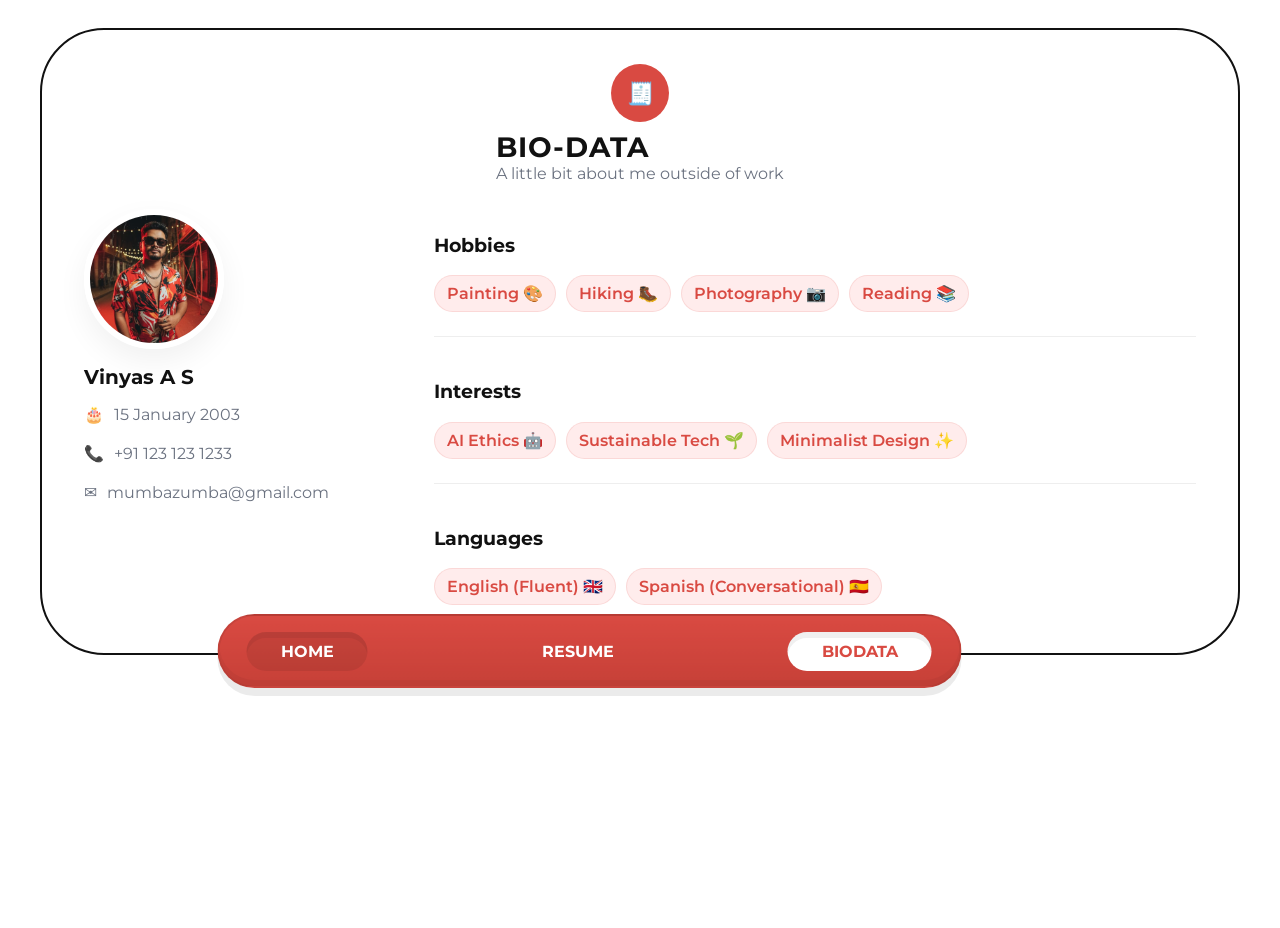
==== biodata.html @ 740682b9 "1% done" ====
<!doctype html>
<html lang="en">
<head>
  <meta charset="utf-8" />
  <meta name="viewport" content="width=device-width,initial-scale=1" />
  <title>ArchPortpoliyo — Bio-data</title>
  <link href="https://fonts.googleapis.com/css2?family=Montserrat:wght@600;700&family=Inter:wght@300;500&display=swap" rel="stylesheet">
  <link rel="stylesheet" href="assets/css/styles.css">
</head>
<body class="site-root">
  <div class="page-wrap rounded-frame biodata-page">
    <header class="bio-header">
      <div class="bio-icon">🧾</div>
      <div class="bio-title">
        <h1>BIO-DATA</h1>
        <p class="sub">A little bit about me outside of work</p>
      </div>
    </header>

    <main class="bio-grid">
      <div class="bio-left">
        <img src="images/profile.jpg" class="bio-avatar" alt="profile">
        <h2 class="bio-name">Vinyas A S</h2>

        <ul class="bio-contact">
          <li><span class="icon">🎂</span> 15 January 2003</li>
          <li><span class="icon">📞</span> +91 123 123 1233</li>
          <li><span class="icon">✉️</span> mumbazumba@gmail.com</li>
        </ul>
      </div>

      <div class="bio-right">
        <section class="bio-card">
          <h3>Hobbies</h3>
          <div class="chip-row">
            <span class="chip">Painting 🎨</span>
            <span class="chip">Hiking 🥾</span>
            <span class="chip">Photography 📷</span>
            <span class="chip">Reading 📚</span>
          </div>
        </section>

        <hr class="divider">

        <section class="bio-card">
          <h3>Interests</h3>
          <div class="chip-row">
            <span class="chip">AI Ethics 🤖</span>
            <span class="chip">Sustainable Tech 🌱</span>
            <span class="chip">Minimalist Design ✨</span>
          </div>
        </section>

        <hr class="divider">

        <section class="bio-card">
          <h3>Languages</h3>
          <div class="chip-row">
            <span class="chip">English (Fluent) 🇬🇧</span>
            <span class="chip">Spanish (Conversational) 🇪🇸</span>
          </div>
        </section>
      </div>
    </main>

    <nav class="bottom-nav">
  <div class="bottom-pill">
    <a href="index.html" class="nav-btn home"><span>HOME</span></a>
    <a href="resume.html" class="nav-btn resume"><span>RESUME</span></a>
    <a href="biodata.html" class="nav-btn biodata active"><span>BIODATA</span></a>
  </div>
</nav>

  </div>

  <script src="assets/vendor/jquery.min.js"></script>
  <script src="assets/js/app.js"></script>
</body>
</html>
---- assets/css/styles.css ----
:root{
  --accent:#d94a42;
  --dark:#111;
  --muted:#6b7280;
  --container:1200px;
  font-family: 'Montserrat', system-ui, -apple-system, 'Segoe UI', Roboto, Arial;
}
*{box-sizing:border-box}
html,body{height:100%;margin:0;background:#fff;color:var(--dark)}
.page-wrap{max-width:var(--container);margin:28px auto;padding:34px;border:2px solid #111;border-radius:48px;position:relative}
.rounded-frame{border-radius:64px}

/* header */
.top-row{display:flex;justify-content:space-between;align-items:center;margin-bottom:12px}
/* ===== CRAFTED BY ICON FIX ===== */
.crafted {
  font-size: 14px;
  font-weight: 600;
  color: #111;
  display: flex;
  align-items: center;
  gap: 10px;              /* spacing between icon and text */
  letter-spacing: 1px;
}

.crafted-icon {
  width: 28px;            /* icon size */
  height: 28px;
  border-radius: 50%;
  object-fit: contain;
  box-shadow: 0 2px 6px rgba(0, 0, 0, 0.1);
}

.ajiet-btn{background:#000;color:#fff;padding:10px 18px;border-radius:22px;font-weight:700}

/* layout grid */
.large-hero .hero-grid{display:grid;grid-template-columns:1fr 360px;gap:28px;align-items:start;padding-top:6px}
.hero-left{position:relative;padding-right:18px}

/* greeting */
.greeting{font-weight:900;font-size:84px;line-height:0.9;margin:6px 0 18px 0;letter-spacing:3px;font-family:'Montserrat',sans-serif}
.greeting .name{font-weight:900}

/* ===== FIXED ROLE PILL ===== */
.role-pill {
  position: absolute;
  top: 25px;            /* aligns vertically with 'I'M VINYAS' */
  left: 712px;          /* adjust this based on screen size; between 420–460 works best */
  border: 3px solid #d94a42;
  padding: 12px 36px;
  border-radius: 40px;
  font-weight: 600;
  background: #fff;
  color: #111;
  font-family: 'Montserrat', sans-serif;
  font-size: 16px;
  letter-spacing: 0.5px;
  box-shadow: 0 6px 18px rgba(0, 0, 0, 0.05);
  z-index: 10;
  white-space: nowrap;
}

/* hover animation (optional 💫) */
.role-pill:hover {
  transform: translateY(-2px);
  transition: all 0.25s ease-in-out;
}

/* ensure main heading doesn’t push it down */
.hero-left {
  position: relative;
  padding-top: 10px;
}

/* hero row: avatar + monotext + arrow */
.hero-row{display:flex;align-items:center;gap:36px;margin-top:8px}

/* avatar */
.avatar-wrap{flex:0 0 auto}
.hero-avatar{width:150px;height:150px;border-radius:50%;object-fit:cover;border:6px solid #fff;box-shadow:0 10px 30px rgba(0,0,0,0.08)}

/* monotext */
.mono-wrap{flex:1 1 auto}
.monotext{font-family:'Space Mono', monospace;font-size:34px;line-height:1.05;margin:0;color:#111}
.monotext .code{color:var(--accent);font-weight:700}

/* ===== ARROW IMAGE STYLE ===== */
.arrow-wrap {
  position: absolute;
  right: 10px;       /* adjust horizontal position */
  bottom: 80px;       /* adjust vertical position under 'love.' */
  width: 300px;       /* controls arrow image size */
  height: auto;
  z-index: 2;
}

.hero-arrow {
  width: 100%;
  height: auto;
  display: block;
  transform: rotate(0deg);
  filter: drop-shadow(0px 2px 4px rgba(217, 74, 66, 0.25));
}


/* optional soft glow on arrow for polish ✨ */
.hero-arrow path {
  stroke: #d94a42;
  stroke-width: 8;
  fill: none;
  stroke-linecap: square;
  filter: drop-shadow(0px 2px 4px rgba(217,74,66,0.2));
}


/* fallback nav (visible only if main styles fail) */
.fallback-nav{margin-top:18px}
.fallback-nav a{color:rebeccapurple;margin-right:12px;font-weight:700;text-decoration:underline}

/* BOTTOM NAV — wide rounded pill with centered buttons */
/* ===== NAV ON BORDER FIX ===== */
.bottom-nav {
  position: absolute;
  bottom: -35px;         /* moves nav slightly over the border line */
  left: 50%;
  transform: translateX(-50%);
  z-index: 10;
}

.bottom-pill {
  background: #d94a42;
  border-radius: 80px;
  display: flex;
  justify-content: center;
  align-items: center;
  padding: 100px 60px;
  box-shadow: 0 6px 18px rgba(0, 0, 0, 0.1);
  border: 2px solid #111; /* this matches the outer frame’s border */
}



.bottom-pill{width:88%;max-width:1100px;height:74px;background:linear-gradient(180deg,var(--accent),#c64037);border-radius:44px;box-shadow:0 8px 0 rgba(0,0,0,0.08), inset 0 -6px 0 rgba(0,0,0,0.04);display:flex;align-items:center;justify-content:center;gap:48px;padding:0 32px;border:2px solid rgba(0,0,0,0.08);box-sizing:border-box}
.bottom-pill .nav-btn{display:inline-flex;align-items:center;justify-content:center;text-decoration:none;color:#fff;font-weight:700;border-radius:28px;padding:12px 46px;transition:transform .12s, box-shadow .12s;position:relative;z-index:2}
.bottom-pill .nav-btn span{display:inline-block;padding:10px 34px;border-radius:28px}
.bottom-pill .nav-btn.home span,
.bottom-pill .nav-btn.biodata span{background:rgba(0,0,0,0.08);color:#fff;box-shadow:inset 0 6px 0 rgba(0,0,0,0.06)}
/* active button styling */
.bottom-pill .nav-btn.active span{background:#fff;color:var(--accent);box-shadow:inset 0 6px 0 rgba(0,0,0,0.06)}
.bottom-pill .nav-btn:hover{transform:translateY(-2px)}

/* biodata layout */
.biodata-page .bio-header{display:flex;flex-direction:column;align-items:center;gap:8px;margin-bottom:18px}
.bio-icon{width:58px;height:58px;border-radius:50%;background:var(--accent);display:flex;align-items:center;justify-content:center;color:#fff;font-size:22px}
.bio-title h1{margin:0;font-size:28px;letter-spacing:1px}
.bio-title .sub{color:var(--muted);margin:0}

/* grid */
.bio-grid{display:grid;grid-template-columns:320px 1fr;gap:30px;align-items:start;padding:8px}
.bio-avatar{width:140px;height:140px;border-radius:50%;object-fit:cover;border:6px solid #fff;box-shadow:0 12px 30px rgba(0,0,0,0.06)}
.bio-left{text-align:left}
.bio-name{margin-top:12px;margin-bottom:6px;font-size:20px}
.bio-contact{list-style:none;padding:0;margin:6px 0;color:var(--muted)}
.bio-contact li{display:flex;gap:10px;align-items:center;padding:10px 0}

/* chips */
.bio-right .bio-card{padding:6px 0}
.chip-row{display:flex;gap:10px;flex-wrap:wrap;margin-top:8px}
.chip{background:#ffecec;padding:8px 12px;border-radius:20px;color:var(--accent);border:1px solid rgba(217,74,66,0.12);font-weight:600}
.divider{border:none;border-top:1px solid #eee;margin:18px 0}

/* resume & misc styles */
.resume-header{display:flex;align-items:center;gap:16px;justify-content:space-between;margin-bottom:12px}
.profile-photo.small{width:80px;border-radius:10px}
.muted{color:var(--muted);font-size:0.95rem}
.card{border:2px solid #eee;padding:12px;border-radius:12px;margin-bottom:12px}

/* responsive */
@media (max-width:980px){
  .page-wrap{padding:20px;border-radius:28px}
  .greeting{font-size:44px}
  .hero-grid{grid-template-columns:1fr}
  .role-pill{position:static;display:inline-block;margin-bottom:8px}
  .arrow-wrap{display:none}
  .mono-wrap .monotext{font-size:22px}
  .hero-avatar{width:110px;height:110px}
  .bio-grid{grid-template-columns:1fr}
}

/* print */
@media print{
  .bottom-nav,.top-row{display:none}
  .page-wrap{border:none;padding:8px}
}
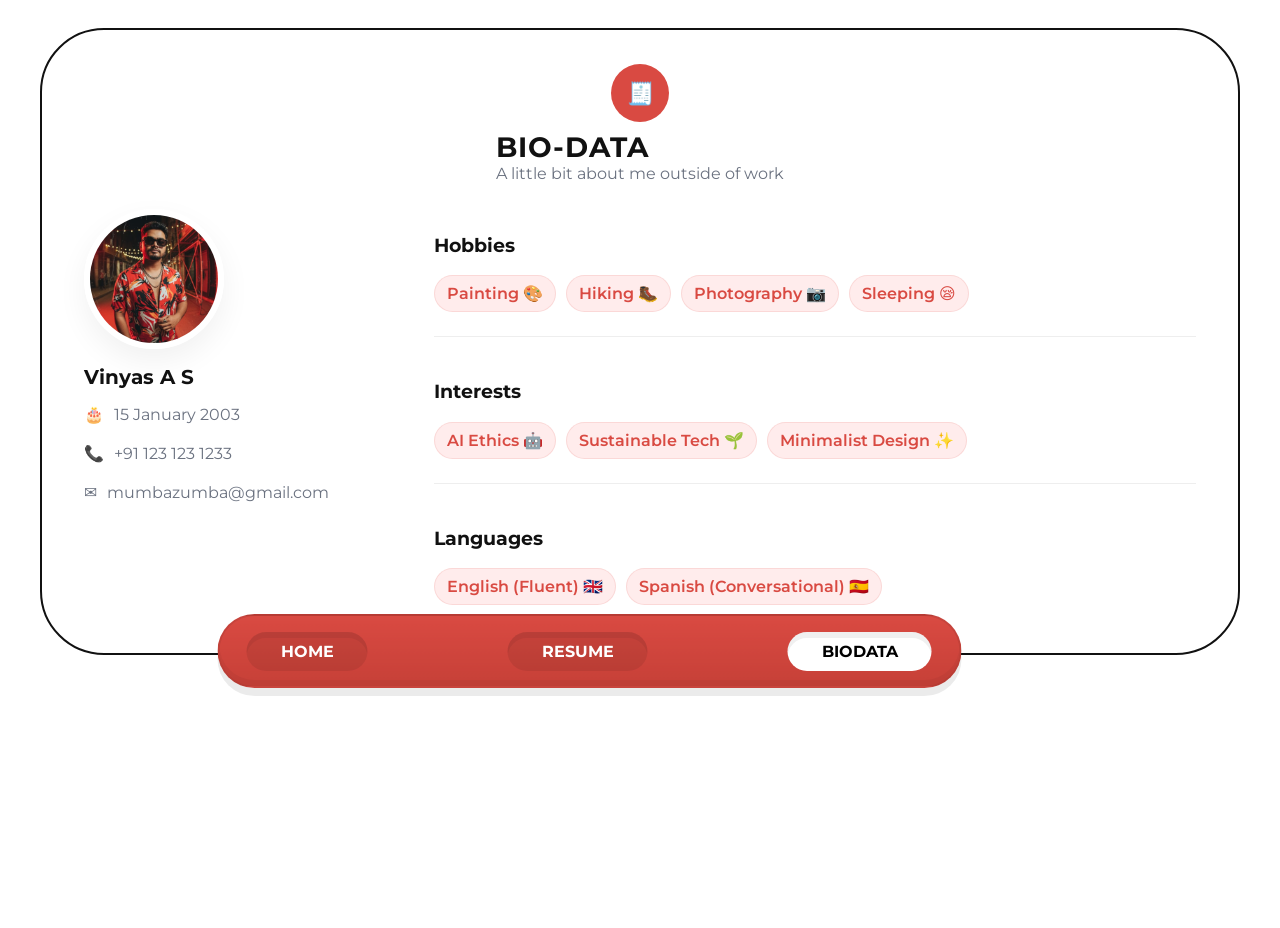
==== commit ec64bca5: "7.1% done" ====
--- a/biodata.html
+++ b/biodata.html
@@ -36,7 +36,7 @@
             <span class="chip">Painting 🎨</span>
             <span class="chip">Hiking 🥾</span>
             <span class="chip">Photography 📷</span>
-            <span class="chip">Reading 📚</span>
+            <span class="chip">Sleeping 😪 </span>
           </div>
         </section>
 
--- a/assets/css/styles.css
+++ b/assets/css/styles.css
@@ -138,15 +138,22 @@
   border: 2px solid #111; /* this matches the outer frame’s border */
 }
 
-
-
 .bottom-pill{width:88%;max-width:1100px;height:74px;background:linear-gradient(180deg,var(--accent),#c64037);border-radius:44px;box-shadow:0 8px 0 rgba(0,0,0,0.08), inset 0 -6px 0 rgba(0,0,0,0.04);display:flex;align-items:center;justify-content:center;gap:48px;padding:0 32px;border:2px solid rgba(0,0,0,0.08);box-sizing:border-box}
 .bottom-pill .nav-btn{display:inline-flex;align-items:center;justify-content:center;text-decoration:none;color:#fff;font-weight:700;border-radius:28px;padding:12px 46px;transition:transform .12s, box-shadow .12s;position:relative;z-index:2}
 .bottom-pill .nav-btn span{display:inline-block;padding:10px 34px;border-radius:28px}
 .bottom-pill .nav-btn.home span,
+.bottom-pill .nav-btn.resume span,
 .bottom-pill .nav-btn.biodata span{background:rgba(0,0,0,0.08);color:#fff;box-shadow:inset 0 6px 0 rgba(0,0,0,0.06)}
+
 /* active button styling */
-.bottom-pill .nav-btn.active span{background:#fff;color:var(--accent);box-shadow:inset 0 6px 0 rgba(0,0,0,0.06)}
+.bottom-pill 
+.nav-btn.active span {
+  background: #ffffff;                  /* 🔹 button background color */
+  color: #000000;                       /* 🔹 text color (change this to your preferred color) */
+  box-shadow: inset 0 6px 0 rgba(0, 0, 0, 0.06);
+  transition: background-color 0.2s ease, color 0.2s ease;
+}
+
 .bottom-pill .nav-btn:hover{transform:translateY(-2px)}
 
 /* biodata layout */
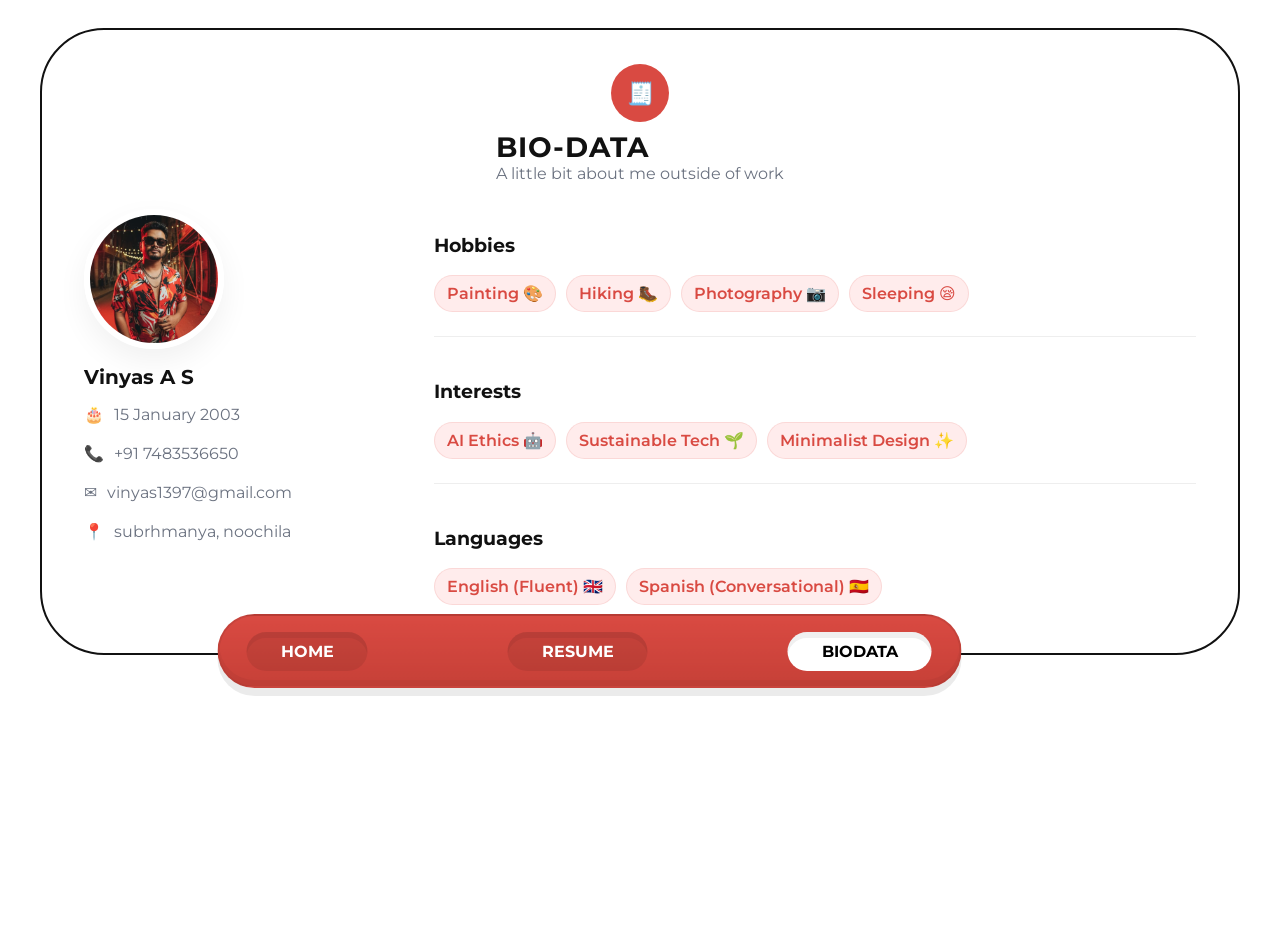
==== commit b456aec8: "7.9% done" ====
--- a/biodata.html
+++ b/biodata.html
@@ -24,8 +24,9 @@
 
         <ul class="bio-contact">
           <li><span class="icon">🎂</span> 15 January 2003</li>
-          <li><span class="icon">📞</span> +91 123 123 1233</li>
-          <li><span class="icon">✉️</span> mumbazumba@gmail.com</li>
+          <li><span class="icon">📞</span> +91 7483536650</li>
+          <li><span class="icon">✉️</span> vinyas1397@gmail.com</li>
+          <li><span class="icon">📍</span> subrhmanya, noochila</li>
         </ul>
       </div>
 
--- a/assets/css/styles.css
+++ b/assets/css/styles.css
@@ -199,3 +199,10 @@
   .bottom-nav,.top-row{display:none}
   .page-wrap{border:none;padding:8px}
 }
+/* === FIX for Home page border === */
+.large-hero {
+  width: 90%;              /* or 100% if you want full width */
+  max-width: none;          /* remove limit */
+  margin: 60px auto;        /* keeps it centered */
+  display: block;
+}
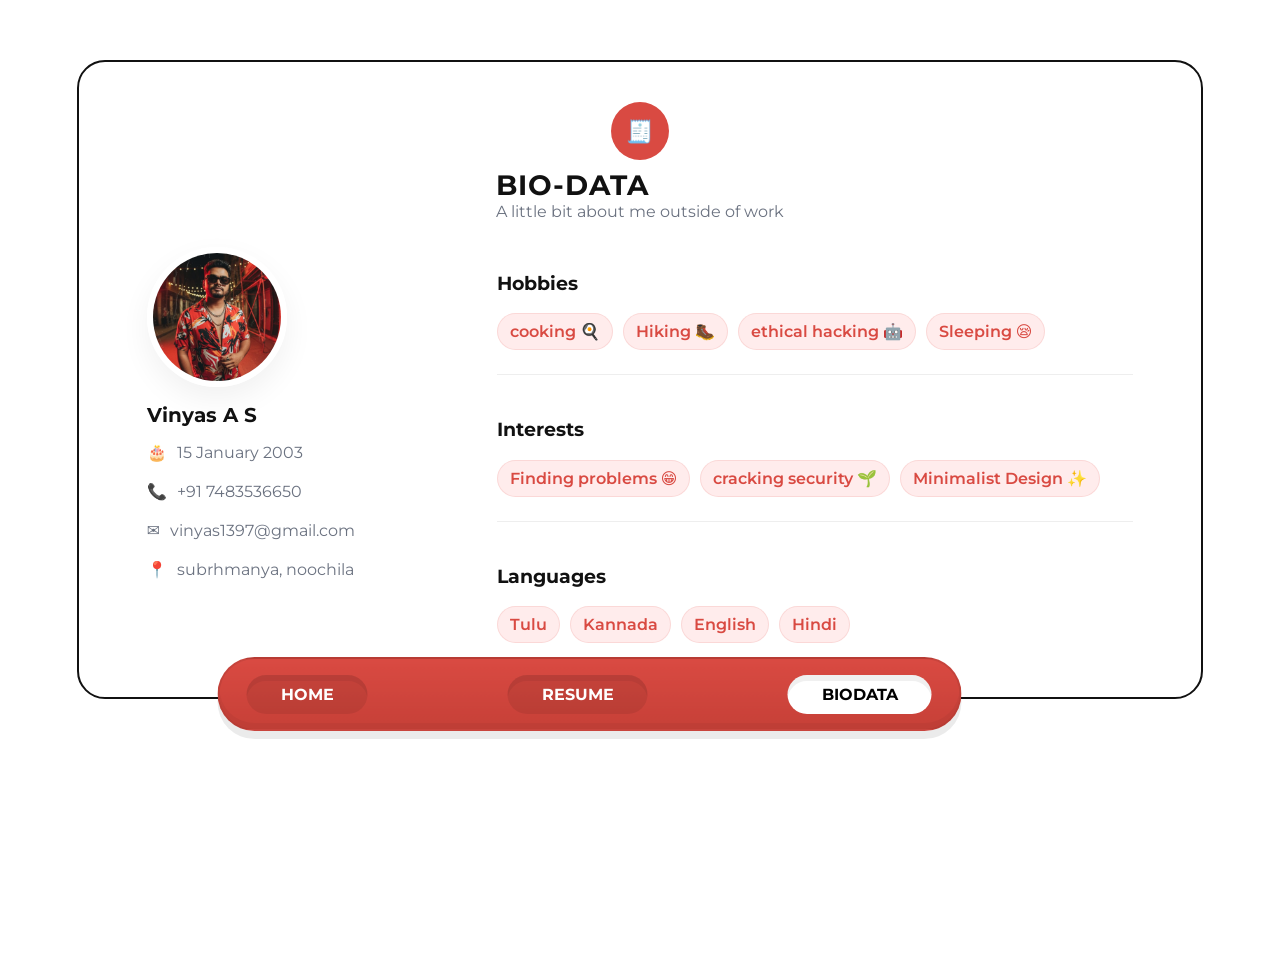
==== commit 0d4a7acd: "54% done" ====
--- a/biodata.html
+++ b/biodata.html
@@ -34,9 +34,9 @@
         <section class="bio-card">
           <h3>Hobbies</h3>
           <div class="chip-row">
-            <span class="chip">Painting 🎨</span>
+            <span class="chip">cooking 🍳</span>
             <span class="chip">Hiking 🥾</span>
-            <span class="chip">Photography 📷</span>
+            <span class="chip">ethical hacking 🤖</span>
             <span class="chip">Sleeping 😪 </span>
           </div>
         </section>
@@ -46,8 +46,8 @@
         <section class="bio-card">
           <h3>Interests</h3>
           <div class="chip-row">
-            <span class="chip">AI Ethics 🤖</span>
-            <span class="chip">Sustainable Tech 🌱</span>
+            <span class="chip">Finding problems 😁</span>
+            <span class="chip">cracking security 🌱</span>
             <span class="chip">Minimalist Design ✨</span>
           </div>
         </section>
@@ -57,8 +57,10 @@
         <section class="bio-card">
           <h3>Languages</h3>
           <div class="chip-row">
-            <span class="chip">English (Fluent) 🇬🇧</span>
-            <span class="chip">Spanish (Conversational) 🇪🇸</span>
+            <span class="chip">Tulu</span>
+            <span class="chip">Kannada</span>
+            <span class="chip">English</span>
+            <span class="chip">Hindi</span>
           </div>
         </section>
       </div>
@@ -66,7 +68,7 @@
 
     <nav class="bottom-nav">
   <div class="bottom-pill">
-    <a href="index.html" class="nav-btn home"><span>HOME</span></a>
+    <a href="home.html" class="nav-btn home"><span>HOME</span></a>
     <a href="resume.html" class="nav-btn resume"><span>RESUME</span></a>
     <a href="biodata.html" class="nav-btn biodata active"><span>BIODATA</span></a>
   </div>
--- a/assets/css/styles.css
+++ b/assets/css/styles.css
@@ -7,7 +7,25 @@
 }
 *{box-sizing:border-box}
 html,body{height:100%;margin:0;background:#fff;color:var(--dark)}
-.page-wrap{max-width:var(--container);margin:28px auto;padding:34px;border:2px solid #111;border-radius:48px;position:relative}
+/* Unified page container — same for Home & Bio */
+.page-wrap{
+  /* size & spacing */
+  width: 88%;
+  max-width: 1200px;       
+  margin: 60px auto;       
+  padding: 40px 60px;      
+
+  /* border & radius */
+  border: 2px solid #111;
+  border-radius: 28px;    
+
+  /* layout */
+  position: relative;
+  box-sizing: border-box;
+  background: #fff;
+  overflow: visible;
+}
+
 .rounded-frame{border-radius:64px}
 
 /* header */
@@ -34,7 +52,7 @@
 .ajiet-btn{background:#000;color:#fff;padding:10px 18px;border-radius:22px;font-weight:700}
 
 /* layout grid */
-.large-hero .hero-grid{display:grid;grid-template-columns:1fr 360px;gap:28px;align-items:start;padding-top:6px}
+/*.large-hero .hero-grid{display:grid;grid-template-columns:1fr 360px;gap:28px;align-items:start;padding-top:6px}*/
 .hero-left{position:relative;padding-right:18px}
 
 /* greeting */
@@ -88,8 +106,8 @@
 .arrow-wrap {
   position: absolute;
   right: 10px;       /* adjust horizontal position */
-  bottom: 80px;       /* adjust vertical position under 'love.' */
-  width: 300px;       /* controls arrow image size */
+  bottom: 30px;       /* adjust vertical position under 'love.' */
+  width: 400px;       /* controls arrow image size */
   height: auto;
   z-index: 2;
 }
@@ -206,3 +224,56 @@
   margin: 60px auto;        /* keeps it centered */
   display: block;
 }
+
+/*.home-page {border: 2px solid #000;             
+border-radius: 28px;               
+  margin: 60px auto;                  
+  padding: 40px 60px;                 
+  max-width: 1200px;                 
+  box-sizing: border-box;
+  background: #fff;
+}*/
+
+/* ===== Force Home page border to match Bio-data page =====
+   Paste this at the *end* of assets/css/styles.css (after everything).
+   This will override older rules and ensure exact matching. */
+/*.page-wrap.home-page {
+  width: 88% !important;   
+  max-width: 1200px !important; 
+  margin: 60px auto !important; 
+  padding: 40px 60px !important;
+  border: 2px solid #111 !important;
+  border-radius: 28px !important;
+  box-sizing: border-box !important;
+  background: #fff !important;
+  overflow: visible !important;
+}*/
+
+/* make sure the rounded-frame shape is preserved */
+.rounded-frame {
+  border-radius: 28px !important;
+}
+
+/* ensure nav overlap remains the same as biodata */
+.bottom-nav {
+  position: absolute !important;
+  left: 50% !important;
+  transform: translateX(-50%) !important;
+  bottom: -34px !important;
+  z-index: 20 !important;
+}
+
+/* make Home use the same border as Bio */
+.home-page,
+.page-wrap.biodata-page {
+  border: 2px solid #111 !important;
+  border-radius: 28px !important;
+  max-width: 1200px !important;
+  width: 88% !important;
+  margin: 60px auto !important;
+  padding: 40px 60px !important;
+  background: #fff !important;
+  box-sizing: border-box !important;
+}
+
+
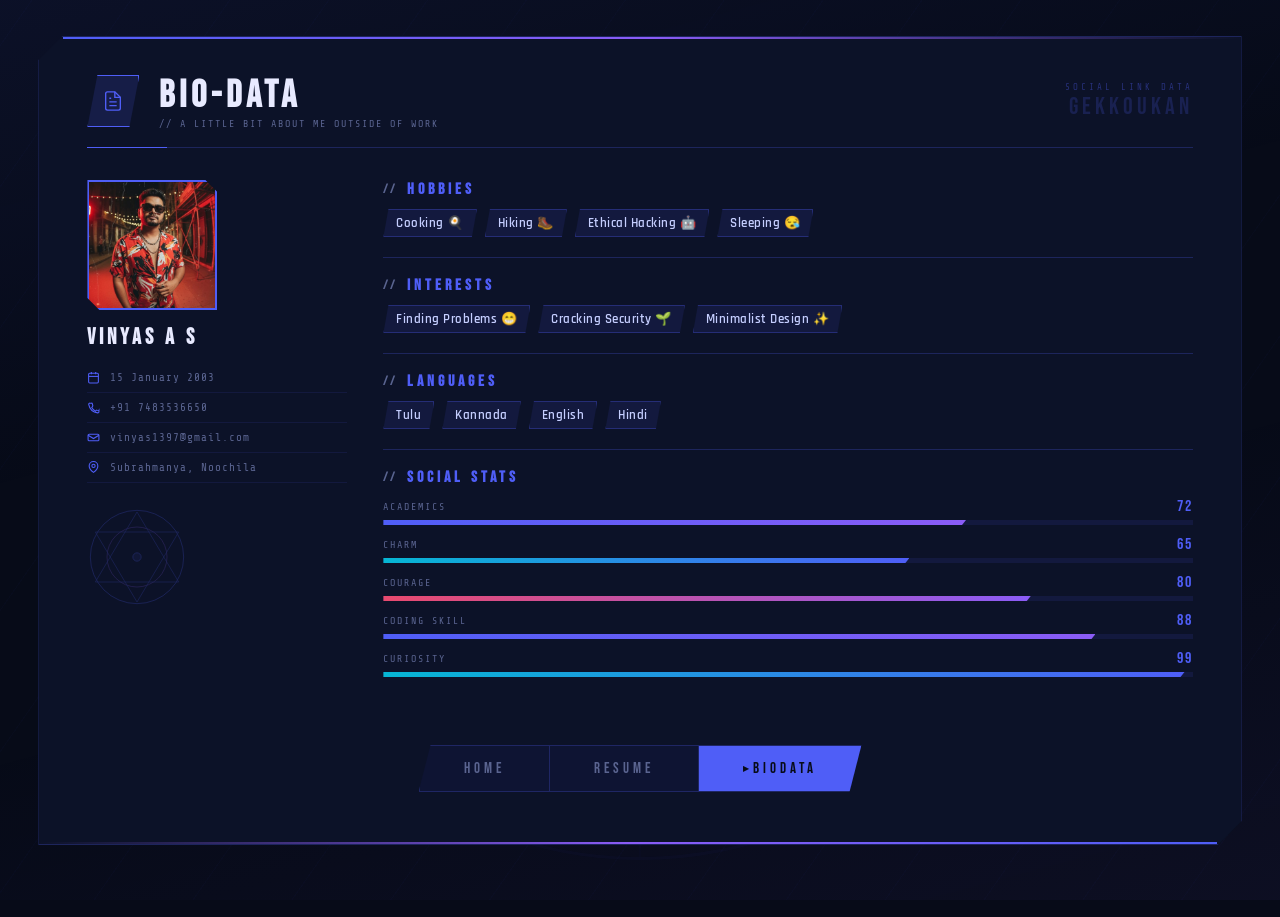
==== commit 50857b22: "asdf" ====
--- a/biodata.html
+++ b/biodata.html
@@ -3,51 +3,113 @@
 <head>
   <meta charset="utf-8" />
   <meta name="viewport" content="width=device-width,initial-scale=1" />
-  <title>ArchPortpoliyo — Bio-data</title>
-  <link href="https://fonts.googleapis.com/css2?family=Montserrat:wght@600;700&family=Inter:wght@300;500&display=swap" rel="stylesheet">
-  <link rel="stylesheet" href="assets/css/styles.css">
+  <title>Portfolio — Bio-Data</title>
+  <link rel="stylesheet" href="styles.css">
 </head>
-<body class="site-root">
-  <div class="page-wrap rounded-frame biodata-page">
+<body>
+
+<svg style="position:fixed;top:50%;left:50%;transform:translate(-50%,-50%);opacity:0.028;width:860px;height:860px;pointer-events:none;z-index:0" viewBox="0 0 200 200" fill="none">
+  <circle cx="100" cy="100" r="95" stroke="#4f5ef7" stroke-width="0.7"/>
+  <polygon points="100,8 190,158 10,158" stroke="#4f5ef7" stroke-width="0.7" fill="none"/>
+  <polygon points="100,192 10,42 190,42" stroke="#4f5ef7" stroke-width="0.7" fill="none"/>
+  <circle cx="100" cy="100" r="5" fill="rgba(79,94,247,0.3)" stroke="#4f5ef7"/>
+  <line x1="100" y1="5" x2="100" y2="195" stroke="#4f5ef7" stroke-width="0.3"/>
+  <line x1="5" y1="100" x2="195" y2="100" stroke="#4f5ef7" stroke-width="0.3"/>
+</svg>
+
+<div class="page-wrap" style="border-radius:0">
+  <div class="page-inner">
+
+    <!-- Bio Header -->
     <header class="bio-header">
-      <div class="bio-icon">🧾</div>
+      <div class="bio-icon">
+        <svg viewBox="0 0 24 24" fill="none" style="width:22px;height:22px;stroke:#4f5ef7;stroke-width:1.5">
+          <path d="M14 2H6a2 2 0 0 0-2 2v16a2 2 0 0 0 2 2h12a2 2 0 0 0 2-2V8z"/>
+          <polyline points="14 2 14 8 20 8"/>
+          <line x1="16" y1="13" x2="8" y2="13"/><line x1="16" y1="17" x2="8" y2="17"/>
+          <polyline points="10 9 9 9 8 9"/>
+        </svg>
+      </div>
       <div class="bio-title">
         <h1>BIO-DATA</h1>
-        <p class="sub">A little bit about me outside of work</p>
+        <p class="sub">// A little bit about me outside of work</p>
+      </div>
+      <!-- decorative right label -->
+      <div style="margin-left:auto;text-align:right">
+        <div style="font-family:'Share Tech Mono',monospace;font-size:9px;letter-spacing:3px;color:rgba(79,94,247,0.4)">SOCIAL LINK DATA</div>
+        <div style="font-family:'Bebas Neue',sans-serif;font-size:24px;letter-spacing:4px;color:rgba(79,94,247,0.2)">GEKKOUKAN</div>
       </div>
     </header>
 
     <main class="bio-grid">
+      <!-- Left -->
       <div class="bio-left">
-        <img src="images/profile.jpg" class="bio-avatar" alt="profile">
-        <h2 class="bio-name">Vinyas A S</h2>
+        <img src="images/profile.jpg" class="bio-avatar" alt="Vinyas A S"
+          onerror="this.style.display='none';document.getElementById('bio-ph').style.display='flex'">
+        <div id="bio-ph" class="bio-avatar-placeholder" style="display:none">
+          <svg viewBox="0 0 24 24" fill="none" style="width:44px;height:44px;stroke:#4f5ef7;stroke-width:0.8">
+            <circle cx="12" cy="8" r="4"/><path d="M20 21a8 8 0 1 0-16 0"/>
+          </svg>
+        </div>
+
+        <h2 class="bio-name">VINYAS A S</h2>
 
         <ul class="bio-contact">
-          <li><span class="icon">🎂</span> 15 January 2003</li>
-          <li><span class="icon">📞</span> +91 7483536650</li>
-          <li><span class="icon">✉️</span> vinyas1397@gmail.com</li>
-          <li><span class="icon">📍</span> subrhmanya, noochila</li>
+          <li>
+            <svg viewBox="0 0 24 24" fill="none" style="width:13px;height:13px;stroke:#4f5ef7;stroke-width:2;flex-shrink:0">
+              <rect x="3" y="4" width="18" height="18" rx="2"/><line x1="16" y1="2" x2="16" y2="6"/><line x1="8" y1="2" x2="8" y2="6"/><line x1="3" y1="10" x2="21" y2="10"/>
+            </svg>
+            15 January 2003
+          </li>
+          <li>
+            <svg viewBox="0 0 24 24" fill="none" style="width:13px;height:13px;stroke:#4f5ef7;stroke-width:2;flex-shrink:0">
+              <path d="M22 16.92v3a2 2 0 0 1-2.18 2A19.8 19.8 0 0 1 3.1 6.18 2 2 0 0 1 5.1 4h3a2 2 0 0 1 2 1.72l.5 3a2 2 0 0 1-.55 1.86l-1.2 1.2a16 16 0 0 0 6.88 6.88l1.2-1.2a2 2 0 0 1 1.86-.55l3 .5A2 2 0 0 1 22 16.92z"/>
+            </svg>
+            +91 7483536650
+          </li>
+          <li>
+            <svg viewBox="0 0 24 24" fill="none" style="width:13px;height:13px;stroke:#4f5ef7;stroke-width:2;flex-shrink:0">
+              <path d="M4 6h16a2 2 0 0 1 2 2v8a2 2 0 0 1-2 2H4a2 2 0 0 1-2-2V8a2 2 0 0 1 2-2z"/><path d="M22 8l-10 6L2 8"/>
+            </svg>
+            vinyas1397@gmail.com
+          </li>
+          <li>
+            <svg viewBox="0 0 24 24" fill="none" style="width:13px;height:13px;stroke:#4f5ef7;stroke-width:2;flex-shrink:0">
+              <path d="M12 21s8-6.3 8-12a8 8 0 1 0-16 0c0 5.7 8 12 8 12z"/><circle cx="12" cy="9" r="3"/>
+            </svg>
+            Subrahmanya, Noochila
+          </li>
         </ul>
+
+        <!-- mini sigil -->
+        <svg viewBox="0 0 120 120" fill="none" style="width:100px;height:100px;margin-top:24px;opacity:0.25">
+          <circle cx="60" cy="60" r="56" stroke="#4f5ef7" stroke-width="1"/>
+          <circle cx="60" cy="60" r="36" stroke="#8b5cf6" stroke-width="0.8"/>
+          <polygon points="60,6 110,90 10,90" stroke="#4f5ef7" stroke-width="0.8" fill="none"/>
+          <polygon points="60,114 10,30 110,30" stroke="#4f5ef7" stroke-width="0.8" fill="none"/>
+          <circle cx="60" cy="60" r="5" fill="rgba(79,94,247,0.3)" stroke="#4f5ef7" stroke-width="1"/>
+        </svg>
       </div>
 
+      <!-- Right -->
       <div class="bio-right">
         <section class="bio-card">
-          <h3>Hobbies</h3>
+          <h3>HOBBIES</h3>
           <div class="chip-row">
-            <span class="chip">cooking 🍳</span>
+            <span class="chip">Cooking 🍳</span>
             <span class="chip">Hiking 🥾</span>
-            <span class="chip">ethical hacking 🤖</span>
-            <span class="chip">Sleeping 😪 </span>
+            <span class="chip">Ethical Hacking 🤖</span>
+            <span class="chip">Sleeping 😪</span>
           </div>
         </section>
 
         <hr class="divider">
 
         <section class="bio-card">
-          <h3>Interests</h3>
+          <h3>INTERESTS</h3>
           <div class="chip-row">
-            <span class="chip">Finding problems 😁</span>
-            <span class="chip">cracking security 🌱</span>
+            <span class="chip">Finding Problems 😁</span>
+            <span class="chip">Cracking Security 🌱</span>
             <span class="chip">Minimalist Design ✨</span>
           </div>
         </section>
@@ -55,7 +117,7 @@
         <hr class="divider">
 
         <section class="bio-card">
-          <h3>Languages</h3>
+          <h3>LANGUAGES</h3>
           <div class="chip-row">
             <span class="chip">Tulu</span>
             <span class="chip">Kannada</span>
@@ -63,20 +125,66 @@
             <span class="chip">Hindi</span>
           </div>
         </section>
+
+        <hr class="divider">
+
+        <!-- Persona 3 Social Link Stats -->
+        <section class="bio-card">
+          <h3>SOCIAL STATS</h3>
+          <div class="stat-bars">
+            <div class="stat-bar-row">
+              <div class="stat-bar-meta">
+                <span class="stat-bar-name">ACADEMICS</span>
+                <span class="stat-bar-val">72</span>
+              </div>
+              <div class="stat-track"><div class="stat-fill" style="width:72%"></div></div>
+            </div>
+            <div class="stat-bar-row">
+              <div class="stat-bar-meta">
+                <span class="stat-bar-name">CHARM</span>
+                <span class="stat-bar-val">65</span>
+              </div>
+              <div class="stat-track"><div class="stat-fill teal" style="width:65%"></div></div>
+            </div>
+            <div class="stat-bar-row">
+              <div class="stat-bar-meta">
+                <span class="stat-bar-name">COURAGE</span>
+                <span class="stat-bar-val">80</span>
+              </div>
+              <div class="stat-track"><div class="stat-fill red" style="width:80%"></div></div>
+            </div>
+            <div class="stat-bar-row">
+              <div class="stat-bar-meta">
+                <span class="stat-bar-name">CODING SKILL</span>
+                <span class="stat-bar-val">88</span>
+              </div>
+              <div class="stat-track"><div class="stat-fill" style="width:88%"></div></div>
+            </div>
+            <div class="stat-bar-row">
+              <div class="stat-bar-meta">
+                <span class="stat-bar-name">CURIOSITY</span>
+                <span class="stat-bar-val">99</span>
+              </div>
+              <div class="stat-track"><div class="stat-fill teal" style="width:99%"></div></div>
+            </div>
+          </div>
+        </section>
+
       </div>
     </main>
 
+    <!-- Bottom nav -->
     <nav class="bottom-nav">
-  <div class="bottom-pill">
-    <a href="home.html" class="nav-btn home"><span>HOME</span></a>
-    <a href="resume.html" class="nav-btn resume"><span>RESUME</span></a>
-    <a href="biodata.html" class="nav-btn biodata active"><span>BIODATA</span></a>
-  </div>
-</nav>
+      <div class="bottom-pill">
+        <a href="home.html" class="nav-btn">HOME</a>
+        <a href="resume.html" class="nav-btn">RESUME</a>
+        <a href="biodata.html" class="nav-btn active">BIODATA</a>
+      </div>
+    </nav>
 
   </div>
+</div>
 
-  <script src="assets/vendor/jquery.min.js"></script>
-  <script src="assets/js/app.js"></script>
+<script src="app.js"></script>
 </body>
-</html>
+</html>
--- a/styles.css
+++ b/styles.css
@@ -0,0 +1,579 @@
+@import url('https://fonts.googleapis.com/css2?family=Bebas+Neue&family=Rajdhani:wght@400;500;600;700&family=Share+Tech+Mono&display=swap');
+
+/* ═══════════════════════════════════════════════
+   PERSONA 3 RELOAD — AUTHENTIC UI SYSTEM
+   Deep navy · Electric blue/purple · Diagonal cuts
+   ═══════════════════════════════════════════════ */
+:root {
+  --ink:    #070b18;
+  --navy:   #0c1228;
+  --panel:  #0f1535;
+  --card:   #111a3e;
+  --accent: #4f5ef7;
+  --violet: #8b5cf6;
+  --teal:   #06b6d4;
+  --white:  #e8eaff;
+  --moon:   #c5ceff;
+  --muted:  #5a6490;
+  --border: rgba(79,94,247,0.25);
+  --gold:   #d4af37;
+  --red:    #e84a6f;
+}
+
+*, *::before, *::after { box-sizing: border-box; margin: 0; padding: 0; }
+
+html, body {
+  min-height: 100%;
+  background: var(--ink);
+  color: var(--white);
+  font-family: 'Rajdhani', sans-serif;
+  font-weight: 500;
+  overflow-x: hidden;
+}
+
+body::before {
+  content: '';
+  position: fixed; inset: 0; z-index: 0; pointer-events: none;
+  background:
+    linear-gradient(165deg, rgba(79,94,247,0.07) 0%, transparent 40%),
+    linear-gradient(345deg, rgba(139,92,246,0.05) 0%, transparent 40%);
+}
+
+/* Diagonal slash lines — P3R signature grid */
+body::after {
+  content: '';
+  position: fixed; inset: 0; z-index: 0; pointer-events: none;
+  background-image: repeating-linear-gradient(
+    -55deg, transparent, transparent 80px,
+    rgba(79,94,247,0.022) 80px, rgba(79,94,247,0.022) 81px
+  );
+}
+
+/* ═══ PAGE WRAP — clipped top-left corner ═══ */
+.page-wrap {
+  position: relative; z-index: 1;
+  width: 94%; max-width: 1320px;
+  margin: 36px auto 72px;
+  background: var(--navy);
+  border: 1px solid var(--border);
+  clip-path: polygon(24px 0%, 100% 0%, 100% calc(100% - 24px), calc(100% - 24px) 100%, 0% 100%, 0% 24px);
+}
+.page-wrap::before {
+  content: ''; position: absolute; top: 0; left: 24px; right: 0; height: 2px;
+  background: linear-gradient(90deg, var(--accent), var(--violet), transparent);
+}
+.page-wrap::after {
+  content: ''; position: absolute; bottom: 0; left: 0; right: 24px; height: 2px;
+  background: linear-gradient(270deg, var(--accent), var(--violet), transparent);
+}
+
+.page-inner { padding: 36px 48px 52px; }
+
+/* ═══ TOP ROW ═══ */
+.top-row {
+  display: flex; justify-content: space-between; align-items: center;
+  margin-bottom: 32px; padding-bottom: 16px;
+  border-bottom: 1px solid var(--border); position: relative;
+}
+.top-row::after {
+  content: ''; position: absolute; bottom: -1px; left: 0;
+  width: 120px; height: 1px; background: var(--accent);
+}
+.crafted {
+  font-family: 'Share Tech Mono', monospace;
+  font-size: 11px; letter-spacing: 3px; color: var(--muted);
+  text-transform: uppercase; display: flex; align-items: center; gap: 10px;
+}
+.crafted strong { color: var(--moon); }
+.crafted-icon {
+  width: 22px; height: 22px; border-radius: 50%;
+  border: 1px solid var(--border);
+  filter: hue-rotate(220deg) saturate(1.5);
+}
+.ajiet-btn {
+  font-family: 'Bebas Neue', sans-serif; font-size: 13px; letter-spacing: 4px; color: var(--gold);
+  border: 1px solid rgba(212,175,55,0.35); padding: 5px 14px;
+  clip-path: polygon(6px 0%, 100% 0%, calc(100% - 6px) 100%, 0% 100%);
+  background: rgba(212,175,55,0.06);
+}
+
+/* ═══ BOTTOM NAV — P3R command menu ═══ */
+.bottom-nav { display: flex; justify-content: center; margin-top: 48px; }
+.bottom-pill {
+  display: flex; align-items: stretch;
+  background: rgba(15,21,53,0.9); border: 1px solid var(--border);
+  clip-path: polygon(12px 0%, 100% 0%, calc(100% - 12px) 100%, 0% 100%);
+  overflow: hidden;
+}
+.bottom-pill .nav-btn {
+  display: inline-flex; align-items: center; justify-content: center;
+  text-decoration: none;
+  font-family: 'Bebas Neue', sans-serif; font-size: 15px; letter-spacing: 4px;
+  color: var(--muted); padding: 13px 44px;
+  border-right: 1px solid var(--border);
+  transition: color 0.15s, background 0.15s;
+}
+.bottom-pill .nav-btn:last-child { border-right: none; }
+.bottom-pill .nav-btn:hover { color: var(--moon); background: rgba(79,94,247,0.08); }
+.bottom-pill .nav-btn.active { color: var(--ink); background: var(--accent); }
+.bottom-pill .nav-btn.active::before { content: '▶ '; font-size: 8px; }
+
+/* ═══ HOME HERO ═══ */
+.hero-grid {
+  display: grid; grid-template-columns: 1fr 300px; gap: 40px; align-items: start;
+}
+.role-tag {
+  display: inline-flex; align-items: center; gap: 8px;
+  font-family: 'Share Tech Mono', monospace; font-size: 11px; letter-spacing: 3px;
+  color: var(--teal); margin-bottom: 12px; text-transform: uppercase;
+}
+.role-tag::before { content: ''; width: 20px; height: 1px; background: var(--teal); }
+
+.greeting {
+  font-family: 'Bebas Neue', sans-serif; font-size: 100px; line-height: 0.85;
+  letter-spacing: 5px; color: var(--white); margin-bottom: 16px;
+}
+.greeting .name { display: block; color: var(--accent); }
+
+.role-pill {
+  display: inline-block;
+  font-family: 'Share Tech Mono', monospace; font-size: 11px; letter-spacing: 3px;
+  color: var(--ink); background: var(--accent); padding: 6px 18px;
+  clip-path: polygon(8px 0%, 100% 0%, calc(100% - 8px) 100%, 0% 100%);
+  margin-bottom: 28px;
+}
+
+.hero-row { display: flex; align-items: center; gap: 28px; margin-top: 10px; }
+.hero-avatar {
+  width: 130px; height: 130px; object-fit: cover;
+  clip-path: polygon(12px 0%, 100% 0%, calc(100% - 12px) 100%, 0% 100%);
+  border: 2px solid var(--accent);
+}
+.avatar-placeholder {
+  width: 130px; height: 130px;
+  clip-path: polygon(12px 0%, 100% 0%, calc(100% - 12px) 100%, 0% 100%);
+  border: 2px solid var(--accent); background: var(--card);
+  display: flex; align-items: center; justify-content: center; flex-shrink: 0;
+}
+.monotext {
+  font-family: 'Share Tech Mono', monospace; font-size: 20px; line-height: 1.5; color: var(--muted);
+}
+.monotext .code { color: var(--accent); }
+
+.stat-row { display: flex; gap: 2px; margin-top: 28px; }
+.stat-box {
+  flex: 1; background: var(--panel); border: 1px solid var(--border);
+  border-left: 3px solid var(--accent); padding: 12px 16px;
+}
+.stat-box:nth-child(2) { border-left-color: var(--violet); }
+.stat-box:nth-child(3) { border-left-color: var(--teal); }
+.stat-num { font-family: 'Bebas Neue', sans-serif; font-size: 30px; letter-spacing: 2px; color: var(--white); line-height: 1; }
+.stat-label { font-family: 'Share Tech Mono', monospace; font-size: 9px; letter-spacing: 2px; color: var(--muted); text-transform: uppercase; margin-top: 2px; }
+
+.hero-right { position: relative; height: 300px; display: flex; align-items: center; justify-content: center; }
+
+/* ═══ CARDS ═══ */
+.p3-card {
+  background: var(--panel); border: 1px solid var(--border);
+  clip-path: polygon(16px 0%, 100% 0%, 100% 100%, 0% 100%, 0% 16px);
+  padding: 20px 22px; margin-bottom: 14px; position: relative;
+}
+.p3-card::before {
+  content: ''; position: absolute; top: 0; left: 16px; right: 0; height: 2px;
+  background: linear-gradient(90deg, var(--accent), transparent 55%);
+}
+.p3-card p { color: var(--muted); font-size: 14px; line-height: 1.75; }
+
+.pill {
+  display: inline-flex; align-items: center;
+  font-family: 'Bebas Neue', sans-serif; font-size: 12px; letter-spacing: 3px; color: var(--ink);
+  background: var(--accent); padding: 4px 14px 4px 10px;
+  clip-path: polygon(6px 0%, 100% 0%, calc(100% - 6px) 100%, 0% 100%);
+  margin-bottom: 14px;
+}
+
+.edu-row { display: flex; gap: 10px; flex-wrap: wrap; margin-top: 10px; }
+.edu-box {
+  flex: 1; min-width: 148px;
+  background: var(--card); border: 1px solid var(--border);
+  border-top: 2px solid var(--accent); padding: 14px 16px; position: relative;
+}
+.edu-box strong { font-size: 13px; color: var(--moon); display: block; margin-bottom: 4px; }
+.edu-box small { color: var(--muted); font-size: 11px; }
+.edu-box .year {
+  position: absolute; top: 8px; right: 8px;
+  font-family: 'Share Tech Mono', monospace; font-size: 9px; letter-spacing: 1px;
+  color: var(--accent); background: rgba(79,94,247,0.1); border: 1px solid var(--border); padding: 2px 7px;
+}
+.skill-list { display: flex; gap: 6px; flex-wrap: wrap; margin-top: 10px; }
+.skill {
+  font-family: 'Share Tech Mono', monospace; font-size: 11px; letter-spacing: 1px; color: var(--moon);
+  background: rgba(79,94,247,0.1); border: 1px solid rgba(79,94,247,0.3); padding: 5px 10px;
+  clip-path: polygon(5px 0%, 100% 0%, calc(100% - 5px) 100%, 0% 100%);
+}
+.cert-grid { display: flex; gap: 10px; flex-wrap: wrap; margin-top: 10px; }
+.cert {
+  flex: 1; min-width: 170px;
+  background: var(--card); border: 1px solid var(--border); border-left: 2px solid var(--violet);
+  padding: 12px 14px;
+}
+.cert strong { font-size: 13px; color: var(--moon); display: block; margin-bottom: 4px; }
+.cert div { color: var(--muted); font-size: 12px; line-height: 1.5; }
+
+/* ═══ RESUME ═══ */
+.resume-grid { display: grid; grid-template-columns: 340px 1fr; gap: 36px; align-items: start; }
+.portrait-wrap { position: relative; }
+.portrait {
+  width: 100%; max-width: 300px; height: 400px; object-fit: cover; display: block;
+  clip-path: polygon(0 0, calc(100% - 20px) 0, 100% 20px, 100% 100%, 20px 100%, 0 calc(100% - 20px));
+  border: 2px solid var(--accent); background: var(--card);
+}
+.portrait-placeholder {
+  width: 100%; max-width: 300px; height: 400px; background: var(--card);
+  clip-path: polygon(0 0, calc(100% - 20px) 0, 100% 20px, 100% 100%, 20px 100%, 0 calc(100% - 20px));
+  border: 2px solid var(--accent);
+  display: flex; align-items: center; justify-content: center;
+}
+.speech-bubble {
+  position: absolute; left: -10px; top: 260px; transform: translateY(-50%);
+  font-family: 'Share Tech Mono', monospace; font-size: 10px; letter-spacing: 2px;
+  color: var(--ink); background: var(--accent); padding: 7px 14px;
+  clip-path: polygon(8px 0%, 100% 0%, calc(100% - 8px) 100%, 0% 100%);
+  white-space: nowrap; z-index: 10;
+}
+.contact-bar {
+  display: flex; margin-top: 16px; border: 1px solid var(--border); overflow: hidden;
+  clip-path: polygon(8px 0%, 100% 0%, calc(100% - 8px) 100%, 0% 100%);
+}
+.contact-bar a {
+  display: flex; align-items: center; padding: 9px 12px; text-decoration: none;
+  font-family: 'Share Tech Mono', monospace; font-size: 10px; letter-spacing: 1px;
+  transition: background 0.15s;
+}
+.contact-bar .email { flex: 2; background: rgba(79,94,247,0.08); color: var(--moon); }
+.contact-bar .phone { flex: 1; background: var(--accent); color: var(--ink); justify-content: center; }
+.contact-bar .email:hover { background: rgba(79,94,247,0.15); }
+.contact-bar .phone:hover { background: var(--violet); }
+.address-contact { display: flex; flex-direction: column; gap: 8px; margin-top: 10px; }
+.address {
+  background: transparent; border: 1px solid var(--border); color: var(--muted);
+  font-family: 'Share Tech Mono', monospace; font-size: 10px; letter-spacing: 1px;
+  padding: 8px 14px; text-align: center;
+  clip-path: polygon(8px 0%, 100% 0%, calc(100% - 8px) 100%, 0% 100%);
+}
+.contact-btn {
+  background: rgba(79,94,247,0.15); color: var(--moon); border: 1px solid var(--accent);
+  font-family: 'Bebas Neue', sans-serif; font-size: 14px; letter-spacing: 3px;
+  padding: 10px 20px; text-decoration: none; text-align: center; display: block;
+  clip-path: polygon(8px 0%, 100% 0%, calc(100% - 8px) 100%, 0% 100%);
+  transition: background 0.15s;
+}
+.contact-btn:hover { background: var(--accent); color: var(--ink); }
+.social-link-row { display: flex; flex-direction: column; gap: 6px; margin-top: 12px; }
+.social-link {
+  font-family: 'Share Tech Mono', monospace; font-size: 10px; letter-spacing: 1px; color: var(--muted);
+  text-decoration: none; border: 1px solid var(--border); background: rgba(79,94,247,0.04);
+  padding: 7px 12px; display: flex; align-items: center; gap: 8px;
+  clip-path: polygon(6px 0%, 100% 0%, calc(100% - 6px) 100%, 0% 100%);
+  transition: color 0.15s, background 0.15s;
+}
+.social-link::before { content: '▶'; font-size: 8px; color: var(--accent); }
+.social-link:hover { color: var(--moon); background: rgba(79,94,247,0.1); }
+.big-title {
+  font-family: 'Bebas Neue', sans-serif; font-size: 58px; line-height: 0.88;
+  letter-spacing: 3px; color: var(--white); margin-bottom: 6px;
+}
+.big-title strong { color: var(--accent); }
+.subtitle {
+  font-family: 'Share Tech Mono', monospace; font-size: 10px; letter-spacing: 2px;
+  color: var(--muted); text-transform: uppercase; margin-bottom: 14px;
+}
+.ajiet-pill {
+  font-family: 'Bebas Neue', sans-serif; font-size: 12px; letter-spacing: 3px; color: var(--gold);
+  border: 1px solid rgba(212,175,55,0.3); padding: 5px 12px;
+  clip-path: polygon(6px 0%, 100% 0%, calc(100% - 6px) 100%, 0% 100%);
+  background: rgba(212,175,55,0.05);
+}
+.social-stack { display: flex; flex-direction: column; gap: 6px; align-items: flex-end; }
+.social-pill {
+  font-family: 'Share Tech Mono', monospace; font-size: 10px; letter-spacing: 1px; color: var(--muted);
+  border: 1px solid var(--border); padding: 5px 12px;
+  clip-path: polygon(6px 0%, 100% 0%, calc(100% - 6px) 100%, 0% 100%);
+  background: rgba(79,94,247,0.04);
+}
+.title-row { display: flex; justify-content: space-between; align-items: flex-start; gap: 18px; margin-bottom: 18px; }
+
+/* ═══ BIO-DATA ═══ */
+.bio-header {
+  display: flex; align-items: center; gap: 20px;
+  margin-bottom: 32px; padding-bottom: 18px;
+  border-bottom: 1px solid var(--border); position: relative;
+}
+.bio-header::after {
+  content: ''; position: absolute; bottom: -1px; left: 0; width: 80px; height: 1px; background: var(--accent);
+}
+.bio-icon {
+  width: 52px; height: 52px; background: rgba(79,94,247,0.15); border: 1px solid var(--accent);
+  clip-path: polygon(10px 0%, 100% 0%, calc(100% - 10px) 100%, 0% 100%);
+  display: flex; align-items: center; justify-content: center;
+}
+.bio-title h1 { font-family: 'Bebas Neue', sans-serif; font-size: 38px; letter-spacing: 5px; color: var(--white); }
+.bio-title .sub { font-family: 'Share Tech Mono', monospace; font-size: 10px; letter-spacing: 2px; color: var(--muted); text-transform: uppercase; }
+.bio-grid { display: grid; grid-template-columns: 260px 1fr; gap: 36px; align-items: start; }
+.bio-avatar {
+  width: 130px; height: 130px; object-fit: cover; display: block;
+  clip-path: polygon(0 0, calc(100% - 12px) 0, 100% 12px, 100% 100%, 12px 100%, 0 calc(100% - 12px));
+  border: 2px solid var(--accent); margin-bottom: 14px;
+}
+.bio-avatar-placeholder {
+  width: 130px; height: 130px;
+  clip-path: polygon(0 0, calc(100% - 12px) 0, 100% 12px, 100% 100%, 12px 100%, 0 calc(100% - 12px));
+  border: 2px solid var(--accent); background: var(--card);
+  display: flex; align-items: center; justify-content: center; margin-bottom: 14px;
+}
+.bio-name { font-family: 'Bebas Neue', sans-serif; font-size: 22px; letter-spacing: 4px; color: var(--white); margin-bottom: 12px; }
+.bio-contact { list-style: none; padding: 0; }
+.bio-contact li {
+  display: flex; align-items: center; gap: 10px; padding: 8px 0;
+  border-bottom: 1px solid rgba(79,94,247,0.1);
+  font-family: 'Share Tech Mono', monospace; font-size: 11px; letter-spacing: 1px; color: var(--muted);
+}
+.bio-card { margin-bottom: 20px; }
+.bio-card h3 {
+  font-family: 'Bebas Neue', sans-serif; font-size: 16px; letter-spacing: 4px; color: var(--accent);
+  margin-bottom: 10px; display: flex; align-items: center; gap: 8px;
+}
+.bio-card h3::before { content: '//'; color: var(--muted); font-size: 12px; }
+.chip-row { display: flex; gap: 8px; flex-wrap: wrap; }
+.chip {
+  background: rgba(79,94,247,0.1); border: 1px solid rgba(79,94,247,0.3); color: var(--moon);
+  padding: 5px 12px; clip-path: polygon(5px 0%, 100% 0%, calc(100% - 5px) 100%, 0% 100%);
+  font-size: 13px; font-weight: 600; letter-spacing: 0.5px;
+}
+.divider { border: none; border-top: 1px solid var(--border); margin: 18px 0; }
+.stat-bars { display: flex; flex-direction: column; gap: 10px; }
+.stat-bar-row { display: flex; flex-direction: column; gap: 4px; }
+.stat-bar-meta { display: flex; justify-content: space-between; align-items: center; }
+.stat-bar-name { font-family: 'Share Tech Mono', monospace; font-size: 10px; letter-spacing: 2px; color: var(--muted); text-transform: uppercase; }
+.stat-bar-val { font-family: 'Bebas Neue', sans-serif; font-size: 16px; letter-spacing: 2px; color: var(--accent); }
+.stat-track { height: 5px; background: rgba(79,94,247,0.1); }
+.stat-fill { height: 100%; background: linear-gradient(90deg, var(--accent), var(--violet)); clip-path: polygon(0 0, 100% 0, calc(100% - 4px) 100%, 0 100%); }
+.stat-fill.teal { background: linear-gradient(90deg, var(--teal), var(--accent)); }
+.stat-fill.red  { background: linear-gradient(90deg, var(--red), var(--violet)); }
+
+/* ═══ INDEX / WELCOME ═══ */
+.welcome-wrap { display: flex; align-items: center; justify-content: center; min-height: 100vh; position: relative; z-index: 1; }
+.starter {
+  text-align: center; padding: 60px 52px; background: var(--navy);
+  border: 1px solid var(--border);
+  clip-path: polygon(24px 0%, 100% 0%, 100% calc(100% - 24px), calc(100% - 24px) 100%, 0% 100%, 0% 24px);
+  max-width: 560px; width: 90%; position: relative;
+}
+.starter::before {
+  content: ''; position: absolute; top: 0; left: 24px; right: 0; height: 2px;
+  background: linear-gradient(90deg, var(--accent), var(--violet), transparent);
+}
+.starter::after {
+  content: ''; position: absolute; bottom: 0; left: 0; right: 24px; height: 2px;
+  background: linear-gradient(270deg, var(--accent), var(--violet), transparent);
+}
+.starter h1 { font-family: 'Bebas Neue', sans-serif; font-size: 62px; letter-spacing: 8px; color: var(--white); margin-bottom: 10px; line-height: 1; }
+.starter h1 span { color: var(--accent); }
+.starter p { font-family: 'Share Tech Mono', monospace; font-size: 11px; letter-spacing: 2px; color: var(--muted); margin-bottom: 32px; text-transform: uppercase; }
+.btn-enter {
+  display: inline-flex; align-items: center; gap: 12px;
+  background: var(--accent); color: var(--ink);
+  font-family: 'Bebas Neue', sans-serif; font-size: 18px; letter-spacing: 5px;
+  padding: 14px 44px;
+  clip-path: polygon(12px 0%, 100% 0%, calc(100% - 12px) 100%, 0% 100%);
+  text-decoration: none; transition: background 0.15s;
+}
+.btn-enter:hover { background: var(--violet); }
+.small { display: block; margin-top: 20px; font-family: 'Share Tech Mono', monospace; font-size: 10px; letter-spacing: 2px; color: rgba(90,100,144,0.45); text-transform: uppercase; }
+
+/* ═══ CONTACT ═══ */
+.contact-page-wrap { max-width: 1100px; margin: 0 auto; padding: 48px 24px 80px; position: relative; z-index: 1; }
+.contact-page-head { text-align: center; margin-bottom: 36px; }
+.contact-page-head h1 { font-family: 'Bebas Neue', sans-serif; font-size: 56px; letter-spacing: 6px; color: var(--white); margin-bottom: 8px; }
+.contact-page-head h1 span { color: var(--accent); }
+.contact-page-head p { font-family: 'Share Tech Mono', monospace; font-size: 10px; letter-spacing: 2px; color: var(--muted); text-transform: uppercase; }
+.contact-panel { display: grid; grid-template-columns: 320px 1fr; gap: 20px; }
+.c-card {
+  background: var(--navy); border: 1px solid var(--border);
+  clip-path: polygon(16px 0%, 100% 0%, 100% calc(100% - 16px), calc(100% - 16px) 100%, 0% 100%, 0% 16px);
+  padding: 26px; position: relative;
+}
+.c-card::before { content: ''; position: absolute; top: 0; left: 16px; right: 0; height: 2px; background: linear-gradient(90deg, var(--accent), transparent 60%); }
+.c-card h3 { font-family: 'Bebas Neue', sans-serif; font-size: 22px; letter-spacing: 4px; color: var(--white); margin-bottom: 4px; }
+.c-card p.lead { font-family: 'Share Tech Mono', monospace; font-size: 10px; letter-spacing: 2px; color: var(--muted); text-transform: uppercase; margin-bottom: 20px; }
+.c-row { display: flex; align-items: center; gap: 14px; padding: 11px 0; border-bottom: 1px solid rgba(79,94,247,0.1); }
+.c-ico { width: 38px; height: 38px; flex-shrink: 0; background: rgba(79,94,247,0.12); border: 1px solid var(--border); clip-path: polygon(6px 0%, 100% 0%, calc(100% - 6px) 100%, 0% 100%); display: grid; place-items: center; }
+.c-ico svg { width: 16px; height: 16px; stroke: var(--accent); }
+.c-meta { display: flex; flex-direction: column; gap: 2px; }
+.c-meta .label { font-family: 'Bebas Neue', sans-serif; font-size: 13px; letter-spacing: 2px; color: var(--moon); }
+.c-meta .value { font-family: 'Share Tech Mono', monospace; font-size: 10px; letter-spacing: 1px; color: var(--muted); }
+.c-hr { border: none; border-top: 1px solid var(--border); margin: 16px 0; }
+.s-list { display: flex; gap: 8px; margin-top: 6px; }
+.s-btn { width: 38px; height: 38px; border: 1px solid var(--border); background: rgba(79,94,247,0.06); clip-path: polygon(6px 0%, 100% 0%, calc(100% - 6px) 100%, 0% 100%); display: grid; place-items: center; text-decoration: none; transition: background 0.15s; }
+.s-btn:hover { background: rgba(79,94,247,0.18); }
+.s-btn svg { width: 16px; height: 16px; fill: var(--muted); }
+.s-btn:hover svg { fill: var(--moon); }
+.c-form h3 { font-family: 'Bebas Neue', sans-serif; font-size: 22px; letter-spacing: 4px; color: var(--white); margin-bottom: 4px; }
+.c-form p.lead { font-family: 'Share Tech Mono', monospace; font-size: 10px; letter-spacing: 2px; color: var(--muted); text-transform: uppercase; margin-bottom: 18px; }
+.c-grid { display: flex; flex-direction: column; gap: 12px; }
+.field-label { font-family: 'Bebas Neue', sans-serif; font-size: 12px; letter-spacing: 3px; color: var(--muted); display: block; margin-bottom: 5px; }
+.c-input, .c-textarea {
+  width: 100%; background: var(--panel); border: 1px solid var(--border);
+  padding: 11px 14px; font-family: 'Share Tech Mono', monospace; font-size: 12px; letter-spacing: 1px;
+  color: var(--moon); outline: none;
+  clip-path: polygon(6px 0%, 100% 0%, calc(100% - 6px) 100%, 0% 100%);
+  transition: border-color 0.15s;
+}
+.c-input::placeholder, .c-textarea::placeholder { color: rgba(90,100,144,0.5); }
+.c-input:focus, .c-textarea:focus { border-color: var(--accent); }
+.c-textarea { min-height: 128px; resize: vertical; clip-path: none; }
+.c-btn {
+  display: inline-flex; align-items: center; gap: 10px;
+  background: var(--accent); color: var(--ink); border: none;
+  font-family: 'Bebas Neue', sans-serif; font-size: 15px; letter-spacing: 4px;
+  padding: 13px 28px; cursor: pointer;
+  clip-path: polygon(10px 0%, 100% 0%, calc(100% - 10px) 100%, 0% 100%);
+  transition: background 0.15s; margin-top: 4px;
+}
+.c-btn:hover { background: var(--violet); }
+.c-btn svg { width: 16px; height: 16px; fill: var(--ink); }
+.toast-wrap { position: fixed; right: 24px; bottom: 24px; display: flex; flex-direction: column; gap: 10px; z-index: 9999; pointer-events: none; }
+.toast { pointer-events: auto; min-width: 240px; padding: 11px 16px; background: var(--accent); color: var(--ink); font-family: 'Share Tech Mono', monospace; font-size: 11px; letter-spacing: 2px; display: flex; gap: 10px; align-items: center; clip-path: polygon(8px 0%, 100% 0%, calc(100% - 8px) 100%, 0% 100%); transform: translateY(8px); opacity: 0; animation: toast-in .25s forwards; }
+@keyframes toast-in { to { transform: translateY(0); opacity: 1; } }
+
+/* ═══ RESPONSIVE ═══ */
+@media (max-width: 1060px) {
+  .page-inner { padding: 28px; }
+  .resume-grid { grid-template-columns: 1fr; }
+  .portrait { max-width: 240px; height: 320px; margin: 0 auto; }
+  .portrait-placeholder { max-width: 240px; height: 320px; margin: 0 auto; }
+  .speech-bubble { position: relative; left: 50%; transform: translateX(-50%); top: auto; margin-top: 8px; }
+  .title-row { flex-direction: column; }
+  .big-title { font-size: 44px; }
+  .social-stack { align-items: flex-start; }
+  .contact-panel { grid-template-columns: 1fr; }
+}
+@media (max-width: 780px) {
+  .greeting { font-size: 68px; }
+  .hero-grid { grid-template-columns: 1fr; }
+  .hero-right { display: none; }
+  .bio-grid { grid-template-columns: 1fr; }
+  .stat-row { flex-wrap: wrap; }
+}
+@media print {
+  body { background: #fff; color: #000; }
+  .bottom-nav, .top-row { display: none; }
+  .page-wrap { border: none; clip-path: none; }
+}
+
+/* ═══════════════════════════════
+   📱 MOBILE RESPONSIVE FIX
+   ═══════════════════════════════ */
+@media (max-width: 768px) {
+
+  .page-wrap {
+    width: 96%;
+    margin: 16px auto;
+  }
+
+  .page-inner {
+    padding: 20px 16px 28px;
+  }
+
+  /* 🔹 HERO */
+  .hero-grid {
+    grid-template-columns: 1fr;
+    gap: 20px;
+  }
+
+  .hero-right {
+    display: none; /* hide big circle */
+  }
+
+  .greeting {
+    font-size: 48px;
+  }
+
+  .hero-row {
+    flex-direction: column;
+    align-items: flex-start;
+    gap: 16px;
+  }
+
+  .hero-avatar {
+    width: 90px;
+    height: 90px;
+  }
+
+  .monotext {
+    font-size: 14px;
+  }
+
+  .stat-row {
+    flex-direction: column;
+  }
+
+  /* 🔹 NAV */
+  .bottom-pill {
+    flex-direction: column;
+  }
+
+  .bottom-pill .nav-btn {
+    padding: 12px;
+    font-size: 14px;
+    border-right: none;
+    border-bottom: 1px solid var(--border);
+  }
+
+  /* 🔹 RESUME */
+  .resume-grid {
+    grid-template-columns: 1fr;
+  }
+
+  .portrait {
+    height: 260px;
+  }
+
+  .title-row {
+    flex-direction: column;
+    align-items: flex-start;
+  }
+
+  .big-title {
+    font-size: 36px;
+  }
+
+  /* 🔹 BIO */
+  .bio-grid {
+    grid-template-columns: 1fr;
+  }
+
+  .bio-avatar {
+    width: 100px;
+    height: 100px;
+  }
+
+  /* 🔹 CONTACT */
+  .contact-panel {
+    flex-direction: column;
+  }
+
+  .c-card {
+    width: 100%;
+  }
+
+  .c-grid {
+    grid-template-columns: 1fr;
+  }
+
+  /* 🔹 GENERAL TEXT */
+  h1, h2, h3 {
+    word-break: break-word;
+  }
+
+}
